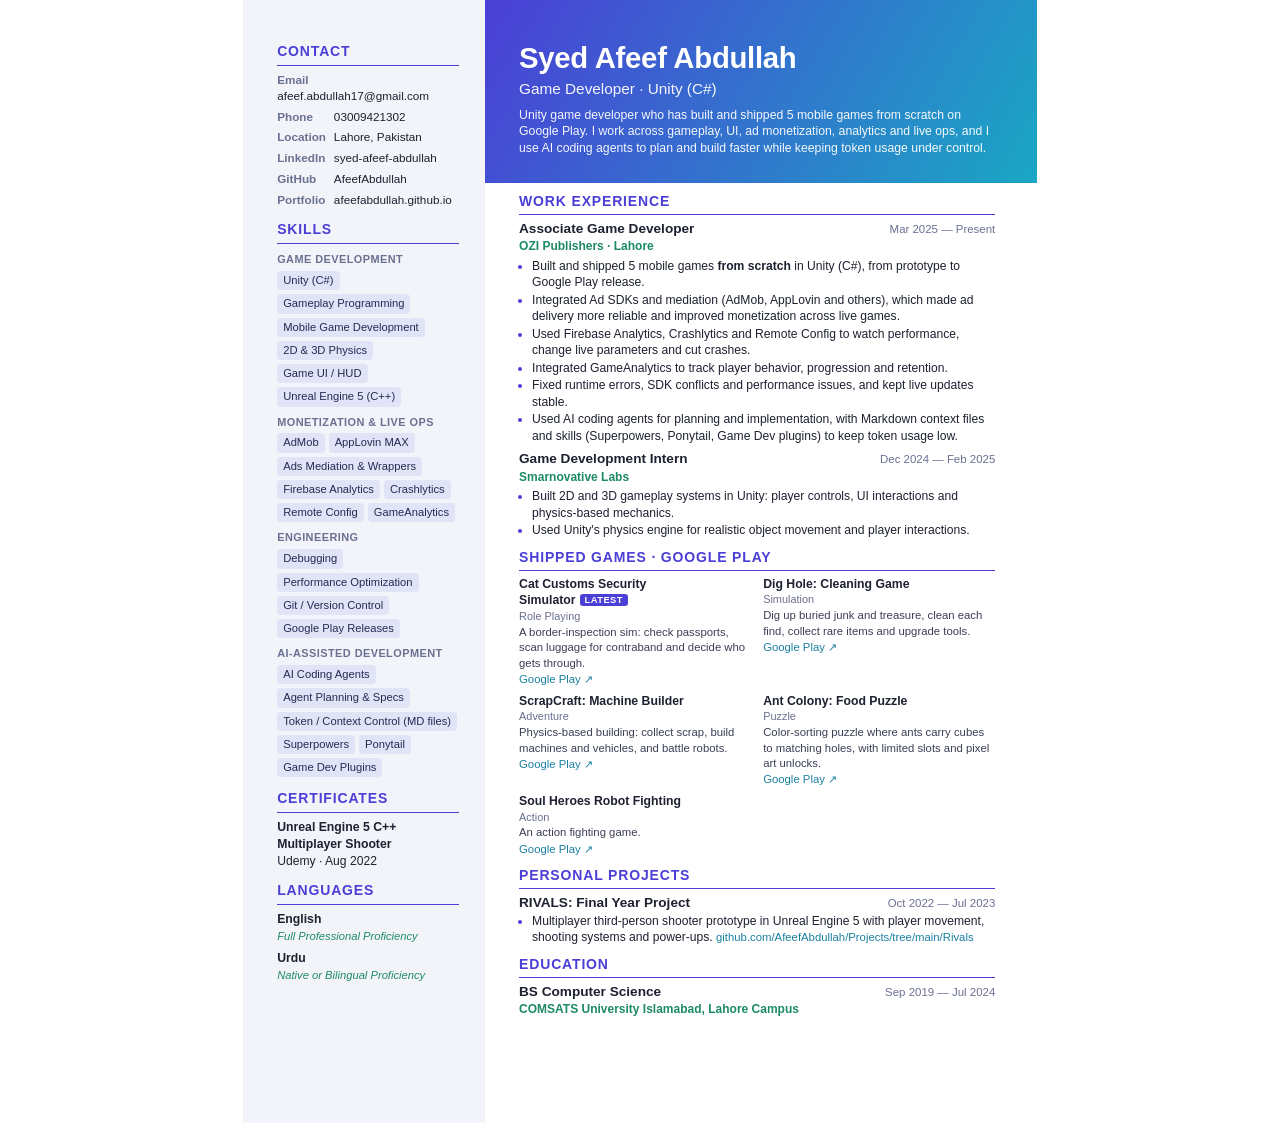
==== cv/cv.html @ 5dc32adb "Update CV with shipped games and AI workflow; enlarge game images - Add cv/cv.html as the editable s" ====
<!DOCTYPE html>
<html lang="en">
  <head>
    <meta charset="UTF-8" />
    <meta name="viewport" content="width=device-width, initial-scale=1.0" />
    <title>Syed Afeef Abdullah — CV</title>
    <!--
      Source for assets/Syed_Afeef_Abdullah_CV.pdf.
      Edit this file, then re-export it to PDF (A4, "Background graphics" on)
      from Chrome's Print dialog, or ask Claude to regenerate it.
    -->
    <style>
      @page { size: A4; margin: 0; }
      * { box-sizing: border-box; }
      html, body { margin: 0; }
      body {
        font-family: "Inter", "Liberation Sans", Arial, Helvetica, sans-serif;
        color: #1d2130;
        font-size: 9.1pt;
        line-height: 1.36;
        background: #fff;
        -webkit-print-color-adjust: exact;
        print-color-adjust: exact;
      }
      .page { width: 210mm; height: 297mm; overflow: hidden; margin: 0 auto; display: grid; grid-template-columns: 64mm 1fr; }
      a { color: inherit; text-decoration: none; }

      /* Sidebar */
      .side { background: #f3f4fa; padding: 11mm 7mm 8mm 9mm; }
      .side h2 { font-size: 10.5pt; color: #4b3fd6; letter-spacing: .06em; text-transform: uppercase; margin: 0 0 6px; padding-bottom: 4px; border-bottom: 1.5px solid #4b3fd6; }
      .side section { margin-bottom: 12px; }
      .contact p { margin: 0 0 5px; font-size: 8.8pt; word-break: break-word; }
      .contact b { display: inline-block; width: 15mm; color: #6a7090; font-weight: 600; }
      .chips { display: flex; flex-wrap: wrap; gap: 4px; }
      .chips span { background: #e1e3f6; color: #262a52; border-radius: 4px; padding: 2px 6px; font-size: 8.4pt; }
      .sub { font-size: 8.2pt; color: #6a7090; font-weight: 600; margin: 8px 0 4px; text-transform: uppercase; letter-spacing: .04em; }
      .side .item { margin-bottom: 6px; }
      .side .item strong { display: block; font-size: 9.2pt; }
      .side .item em { color: #1c8a64; font-size: 8.4pt; }

      /* Main */
      .main { padding: 0 11mm 10mm 9mm; }
      header { background: linear-gradient(120deg, #4b3fd6, #1aa7c4); color: #fff; margin: 0 -11mm 8px -9mm; padding: 10mm 11mm 7mm 9mm; }
      header h1 { margin: 0; font-size: 22pt; letter-spacing: -.01em; }
      header .role { font-size: 11.5pt; margin: 1px 0 7px; opacity: .95; }
      header p { margin: 0; font-size: 9.2pt; opacity: .95; }
      .main h2 { font-size: 10.5pt; color: #4b3fd6; letter-spacing: .06em; text-transform: uppercase; margin: 9px 0 5px; padding-bottom: 3px; border-bottom: 1.5px solid #4b3fd6; }
      .job { margin-bottom: 6px; }
      .job-head { display: flex; justify-content: space-between; align-items: baseline; gap: 8px; }
      .job-head strong { font-size: 10.2pt; }
      .job-head span { color: #6a7090; font-size: 8.6pt; white-space: nowrap; }
      .org { color: #1c8a64; font-weight: 600; font-size: 9pt; margin: 0 0 3px; }
      ul { margin: 0; padding-left: 13px; }
      li { margin-bottom: 1px; }
      li::marker { color: #4b3fd6; }
      .games { display: grid; grid-template-columns: 1fr 1fr; gap: 5px 12px; }
      .game strong { font-size: 9.2pt; }
      .game .g { color: #6a7090; font-size: 8.2pt; }
      .game p { margin: 1px 0 0; font-size: 8.5pt; color: #3a3f55; }
      .link { color: #1a7fa0; font-size: 8.5pt; }
      .latest { background: #4b3fd6; color: #fff; font-size: 7pt; padding: 1px 5px; border-radius: 3px; margin-left: 4px; vertical-align: 1px; font-weight: 700; letter-spacing: .05em; }
    </style>
  </head>
  <body>
    <div class="page">
      <aside class="side">
        <section class="contact">
          <h2>Contact</h2>
          <p><b>Email</b><a href="mailto:afeef.abdullah17@gmail.com">afeef.abdullah17@gmail.com</a></p>
          <p><b>Phone</b>03009421302</p>
          <p><b>Location</b>Lahore, Pakistan</p>
          <p><b>LinkedIn</b><a href="https://www.linkedin.com/in/syed-afeef-abdullah-29b423240">syed-afeef-abdullah</a></p>
          <p><b>GitHub</b><a href="https://github.com/AfeefAbdullah">AfeefAbdullah</a></p>
          <p><b>Portfolio</b><a href="https://afeefabdullah.github.io">afeefabdullah.github.io</a></p>
        </section>

        <section>
          <h2>Skills</h2>
          <p class="sub">Game development</p>
          <div class="chips">
            <span>Unity (C#)</span><span>Gameplay Programming</span><span>Mobile Game Development</span>
            <span>2D &amp; 3D Physics</span><span>Game UI / HUD</span><span>Unreal Engine 5 (C++)</span>
          </div>
          <p class="sub">Monetization &amp; live ops</p>
          <div class="chips">
            <span>AdMob</span><span>AppLovin MAX</span><span>Ads Mediation &amp; Wrappers</span>
            <span>Firebase Analytics</span><span>Crashlytics</span><span>Remote Config</span><span>GameAnalytics</span>
          </div>
          <p class="sub">Engineering</p>
          <div class="chips">
            <span>Debugging</span><span>Performance Optimization</span><span>Git / Version Control</span><span>Google Play Releases</span>
          </div>
          <p class="sub">AI-assisted development</p>
          <div class="chips">
            <span>AI Coding Agents</span><span>Agent Planning &amp; Specs</span><span>Token / Context Control (MD files)</span>
            <span>Superpowers</span><span>Ponytail</span><span>Game Dev Plugins</span>
          </div>
        </section>

        <section>
          <h2>Certificates</h2>
          <div class="item">
            <strong>Unreal Engine 5 C++ Multiplayer Shooter</strong>
            Udemy · Aug 2022
          </div>
        </section>

        <section>
          <h2>Languages</h2>
          <div class="item"><strong>English</strong><em>Full Professional Proficiency</em></div>
          <div class="item"><strong>Urdu</strong><em>Native or Bilingual Proficiency</em></div>
        </section>
      </aside>

      <main class="main">
        <header>
          <h1>Syed Afeef Abdullah</h1>
          <div class="role">Game Developer · Unity (C#)</div>
          <p>
            Unity game developer who has built and shipped 5 mobile games from scratch on Google Play.
            I work across gameplay, UI, ad monetization, analytics and live ops, and I use AI coding
            agents to plan and build faster while keeping token usage under control.
          </p>
        </header>

        <h2>Work Experience</h2>
        <div class="job">
          <div class="job-head"><strong>Associate Game Developer</strong><span>Mar 2025 — Present</span></div>
          <p class="org">OZI Publishers · Lahore</p>
          <ul>
            <li>Built and shipped 5 mobile games <b>from scratch</b> in Unity (C#), from prototype to Google Play release.</li>
            <li>Integrated Ad SDKs and mediation (AdMob, AppLovin and others), which made ad delivery more reliable and improved monetization across live games.</li>
            <li>Used Firebase Analytics, Crashlytics and Remote Config to watch performance, change live parameters and cut crashes.</li>
            <li>Integrated GameAnalytics to track player behavior, progression and retention.</li>
            <li>Fixed runtime errors, SDK conflicts and performance issues, and kept live updates stable.</li>
            <li>Used AI coding agents for planning and implementation, with Markdown context files and skills (Superpowers, Ponytail, Game Dev plugins) to keep token usage low.</li>
          </ul>
        </div>
        <div class="job">
          <div class="job-head"><strong>Game Development Intern</strong><span>Dec 2024 — Feb 2025</span></div>
          <p class="org">Smarnovative Labs</p>
          <ul>
            <li>Built 2D and 3D gameplay systems in Unity: player controls, UI interactions and physics-based mechanics.</li>
            <li>Used Unity's physics engine for realistic object movement and player interactions.</li>
          </ul>
        </div>

        <h2>Shipped Games · Google Play</h2>
        <div class="games">
          <div class="game">
            <strong>Cat Customs Security Simulator</strong><span class="latest">LATEST</span>
            <div class="g">Role Playing</div>
            <p>A border-inspection sim: check passports, scan luggage for contraband and decide who gets through.</p>
            <a class="link" href="https://play.google.com/store/apps/details?id=com.gss.cat.custom.simulator">Google Play ↗</a>
          </div>
          <div class="game">
            <strong>Dig Hole: Cleaning Game</strong>
            <div class="g">Simulation</div>
            <p>Dig up buried junk and treasure, clean each find, collect rare items and upgrade tools.</p>
            <a class="link" href="https://play.google.com/store/apps/details?id=com.legion.dig.hole.cleaning.game">Google Play ↗</a>
          </div>
          <div class="game">
            <strong>ScrapCraft: Machine Builder</strong>
            <div class="g">Adventure</div>
            <p>Physics-based building: collect scrap, build machines and vehicles, and battle robots.</p>
            <a class="link" href="https://play.google.com/store/apps/details?id=com.giochi.scrap.mechanic">Google Play ↗</a>
          </div>
          <div class="game">
            <strong>Ant Colony: Food Puzzle</strong>
            <div class="g">Puzzle</div>
            <p>Color-sorting puzzle where ants carry cubes to matching holes, with limited slots and pixel art unlocks.</p>
            <a class="link" href="https://play.google.com/store/apps/details?id=com.dss.ant.colony.puzzle">Google Play ↗</a>
          </div>
          <div class="game">
            <strong>Soul Heroes Robot Fighting</strong>
            <div class="g">Action</div>
            <p>An action fighting game.</p>
            <a class="link" href="https://play.google.com/store/apps/details?id=com.yfp.hero.fighting.demons.game">Google Play ↗</a>
          </div>
        </div>

        <h2>Personal Projects</h2>
        <div class="job">
          <div class="job-head"><strong>RIVALS: Final Year Project</strong><span>Oct 2022 — Jul 2023</span></div>
          <ul>
            <li>Multiplayer third-person shooter prototype in Unreal Engine 5 with player movement, shooting systems and power-ups.
              <a class="link" href="https://github.com/AfeefAbdullah/Projects/tree/main/Rivals">github.com/AfeefAbdullah/Projects/tree/main/Rivals</a></li>
          </ul>
        </div>

        <h2>Education</h2>
        <div class="job">
          <div class="job-head"><strong>BS Computer Science</strong><span>Sep 2019 — Jul 2024</span></div>
          <p class="org">COMSATS University Islamabad, Lahore Campus</p>
        </div>
      </main>
    </div>
  </body>
</html>
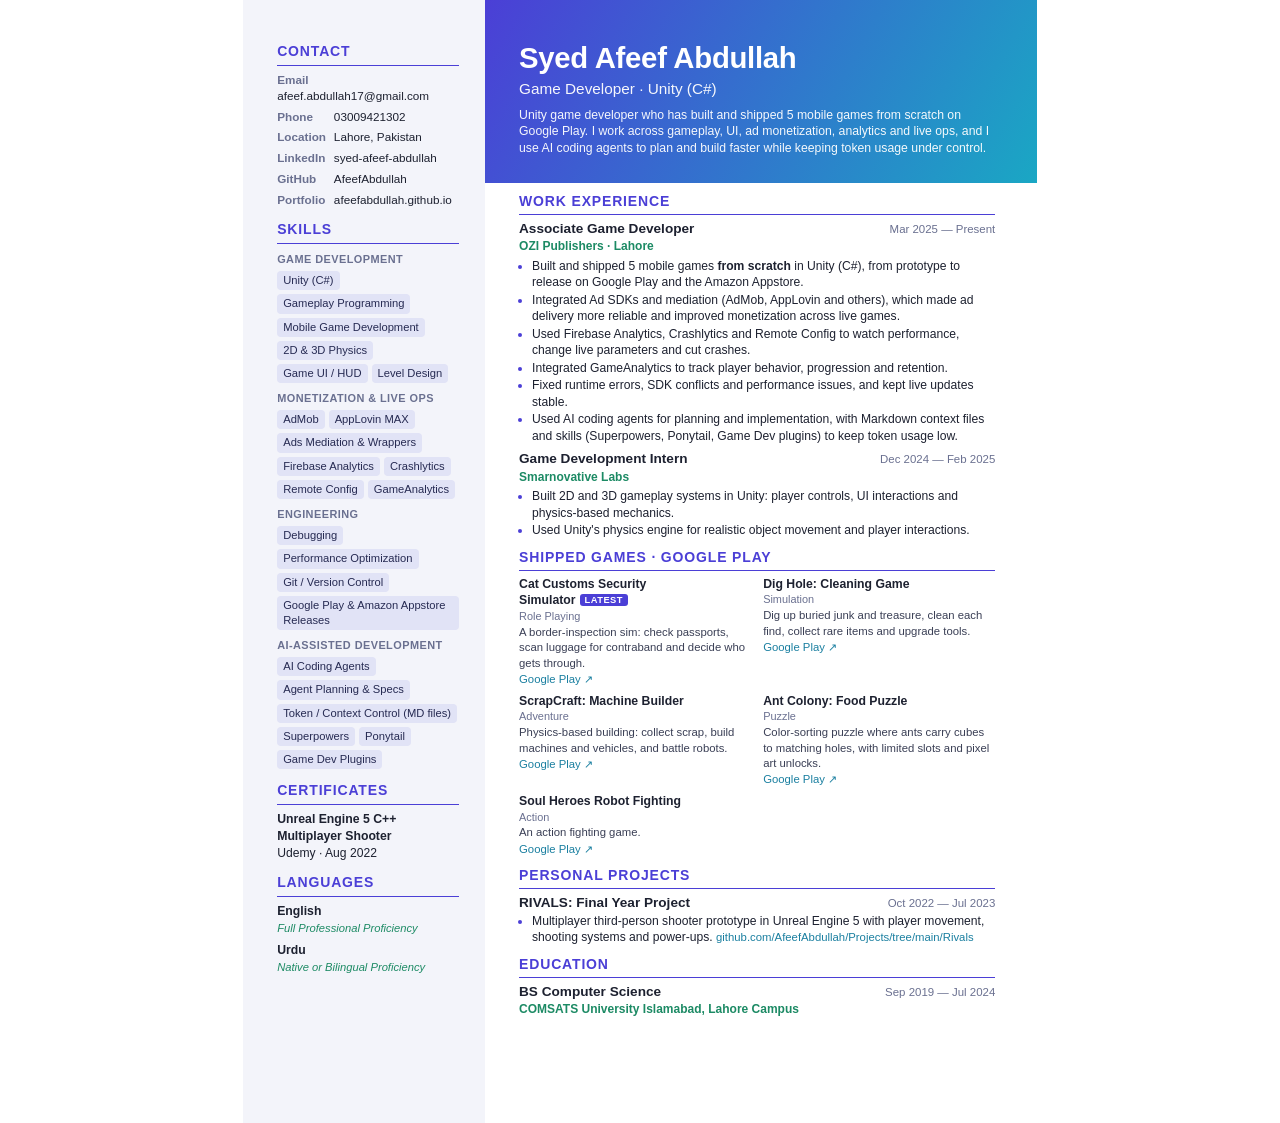
==== commit 86c7207f: "Show all skill categories at once as three loadout cards - Replace the tabbed loadout with three sid" ====
--- a/cv/cv.html
+++ b/cv/cv.html
@@ -79,7 +79,7 @@
           <p class="sub">Game development</p>
           <div class="chips">
             <span>Unity (C#)</span><span>Gameplay Programming</span><span>Mobile Game Development</span>
-            <span>2D &amp; 3D Physics</span><span>Game UI / HUD</span><span>Unreal Engine 5 (C++)</span>
+            <span>2D &amp; 3D Physics</span><span>Game UI / HUD</span><span>Level Design</span>
           </div>
           <p class="sub">Monetization &amp; live ops</p>
           <div class="chips">
@@ -88,7 +88,7 @@
           </div>
           <p class="sub">Engineering</p>
           <div class="chips">
-            <span>Debugging</span><span>Performance Optimization</span><span>Git / Version Control</span><span>Google Play Releases</span>
+            <span>Debugging</span><span>Performance Optimization</span><span>Git / Version Control</span><span>Google Play &amp; Amazon Appstore Releases</span>
           </div>
           <p class="sub">AI-assisted development</p>
           <div class="chips">
@@ -128,7 +128,7 @@
           <div class="job-head"><strong>Associate Game Developer</strong><span>Mar 2025 — Present</span></div>
           <p class="org">OZI Publishers · Lahore</p>
           <ul>
-            <li>Built and shipped 5 mobile games <b>from scratch</b> in Unity (C#), from prototype to Google Play release.</li>
+            <li>Built and shipped 5 mobile games <b>from scratch</b> in Unity (C#), from prototype to release on Google Play and the Amazon Appstore.</li>
             <li>Integrated Ad SDKs and mediation (AdMob, AppLovin and others), which made ad delivery more reliable and improved monetization across live games.</li>
             <li>Used Firebase Analytics, Crashlytics and Remote Config to watch performance, change live parameters and cut crashes.</li>
             <li>Integrated GameAnalytics to track player behavior, progression and retention.</li>
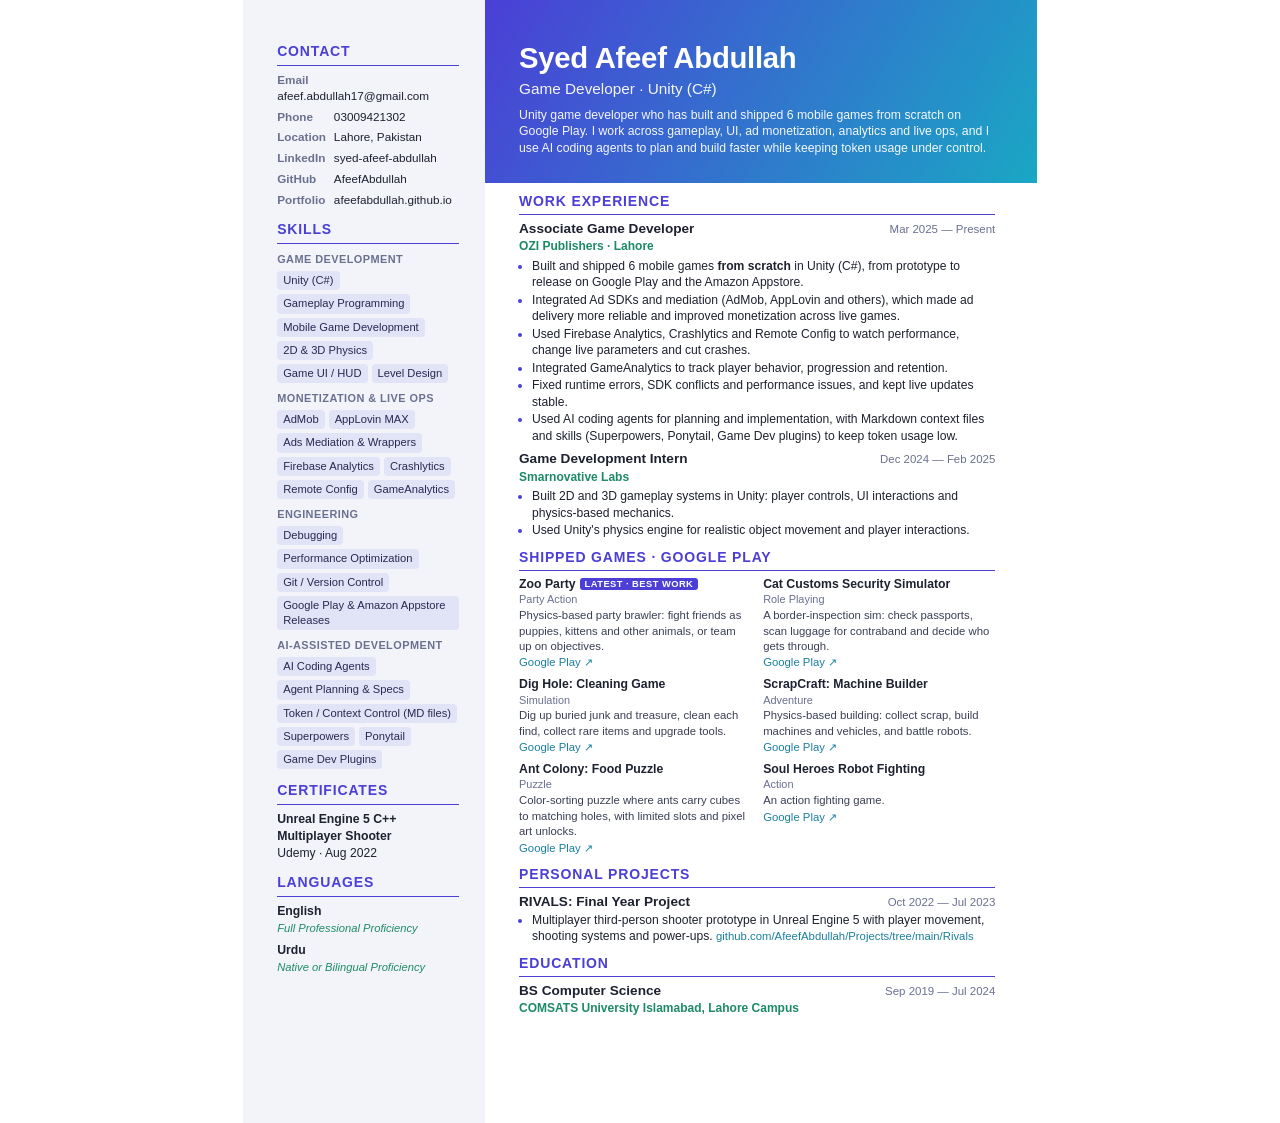
==== commit 338179b0: "Add Zoo Party as featured latest game (best work) - New full-width featured card for Zoo Party (com." ====
--- a/cv/cv.html
+++ b/cv/cv.html
@@ -117,7 +117,7 @@
           <h1>Syed Afeef Abdullah</h1>
           <div class="role">Game Developer · Unity (C#)</div>
           <p>
-            Unity game developer who has built and shipped 5 mobile games from scratch on Google Play.
+            Unity game developer who has built and shipped 6 mobile games from scratch on Google Play.
             I work across gameplay, UI, ad monetization, analytics and live ops, and I use AI coding
             agents to plan and build faster while keeping token usage under control.
           </p>
@@ -128,7 +128,7 @@
           <div class="job-head"><strong>Associate Game Developer</strong><span>Mar 2025 — Present</span></div>
           <p class="org">OZI Publishers · Lahore</p>
           <ul>
-            <li>Built and shipped 5 mobile games <b>from scratch</b> in Unity (C#), from prototype to release on Google Play and the Amazon Appstore.</li>
+            <li>Built and shipped 6 mobile games <b>from scratch</b> in Unity (C#), from prototype to release on Google Play and the Amazon Appstore.</li>
             <li>Integrated Ad SDKs and mediation (AdMob, AppLovin and others), which made ad delivery more reliable and improved monetization across live games.</li>
             <li>Used Firebase Analytics, Crashlytics and Remote Config to watch performance, change live parameters and cut crashes.</li>
             <li>Integrated GameAnalytics to track player behavior, progression and retention.</li>
@@ -148,7 +148,13 @@
         <h2>Shipped Games · Google Play</h2>
         <div class="games">
           <div class="game">
-            <strong>Cat Customs Security Simulator</strong><span class="latest">LATEST</span>
+            <strong>Zoo Party</strong><span class="latest">LATEST · BEST WORK</span>
+            <div class="g">Party Action</div>
+            <p>Physics-based party brawler: fight friends as puppies, kittens and other animals, or team up on objectives.</p>
+            <a class="link" href="https://play.google.com/store/apps/details?id=com.acex.party.animals">Google Play ↗</a>
+          </div>
+          <div class="game">
+            <strong>Cat Customs Security Simulator</strong>
             <div class="g">Role Playing</div>
             <p>A border-inspection sim: check passports, scan luggage for contraband and decide who gets through.</p>
             <a class="link" href="https://play.google.com/store/apps/details?id=com.gss.cat.custom.simulator">Google Play ↗</a>
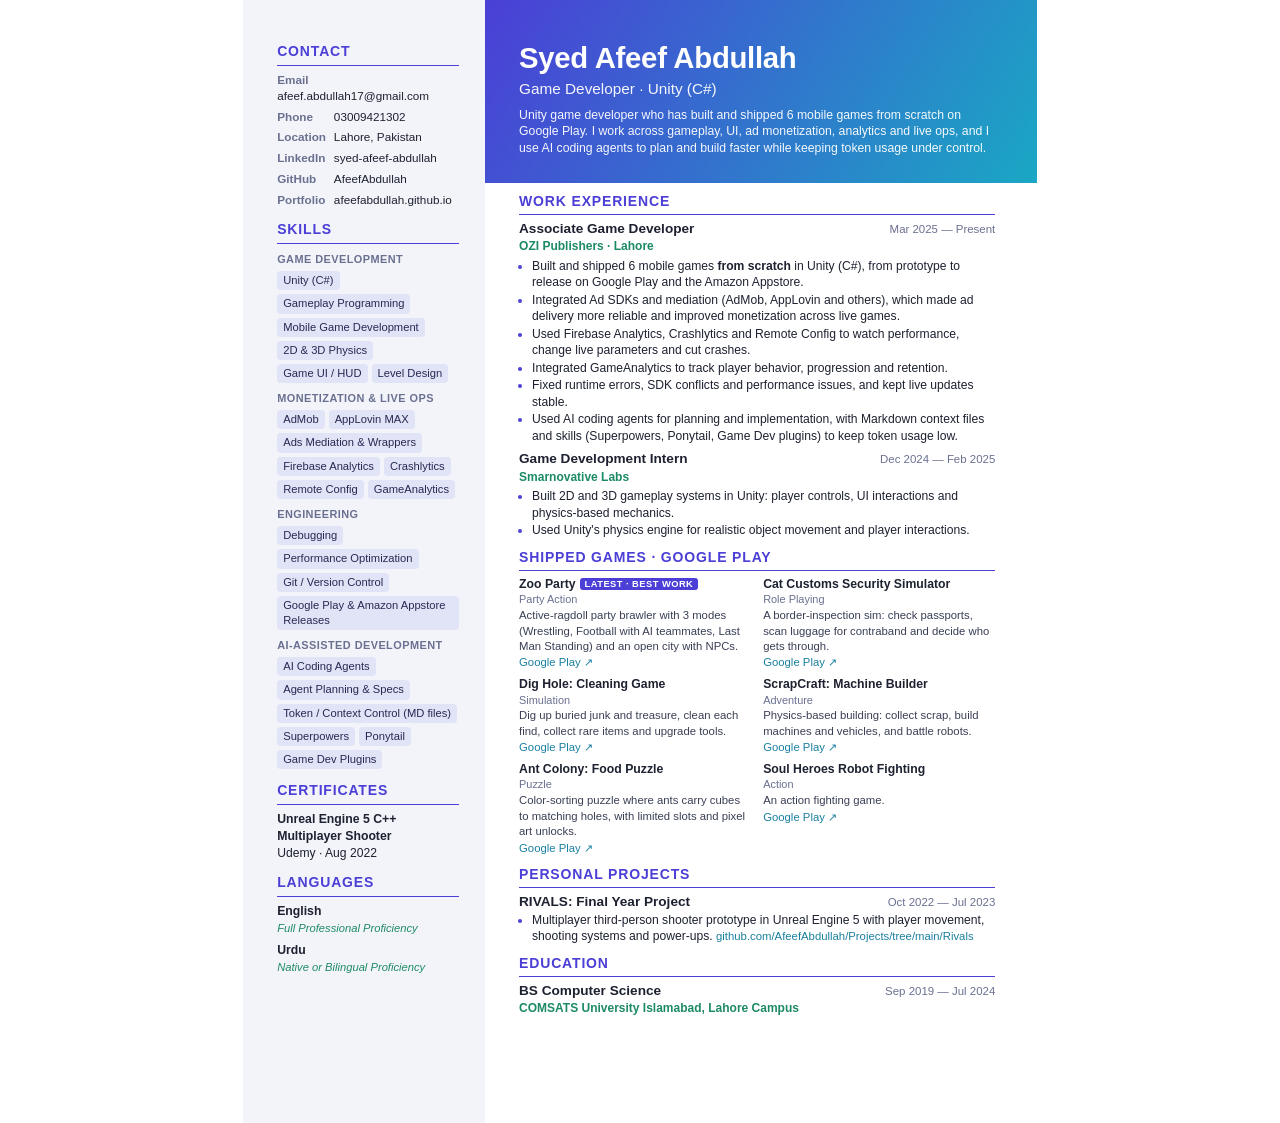
==== commit d208ea87: "Bento layout for games; real Zoo Party description; align card tags - Zoo Party becomes a 2x2 tile o" ====
--- a/cv/cv.html
+++ b/cv/cv.html
@@ -150,7 +150,7 @@
           <div class="game">
             <strong>Zoo Party</strong><span class="latest">LATEST · BEST WORK</span>
             <div class="g">Party Action</div>
-            <p>Physics-based party brawler: fight friends as puppies, kittens and other animals, or team up on objectives.</p>
+            <p>Active-ragdoll party brawler with 3 modes (Wrestling, Football with AI teammates, Last Man Standing) and an open city with NPCs.</p>
             <a class="link" href="https://play.google.com/store/apps/details?id=com.acex.party.animals">Google Play ↗</a>
           </div>
           <div class="game">
